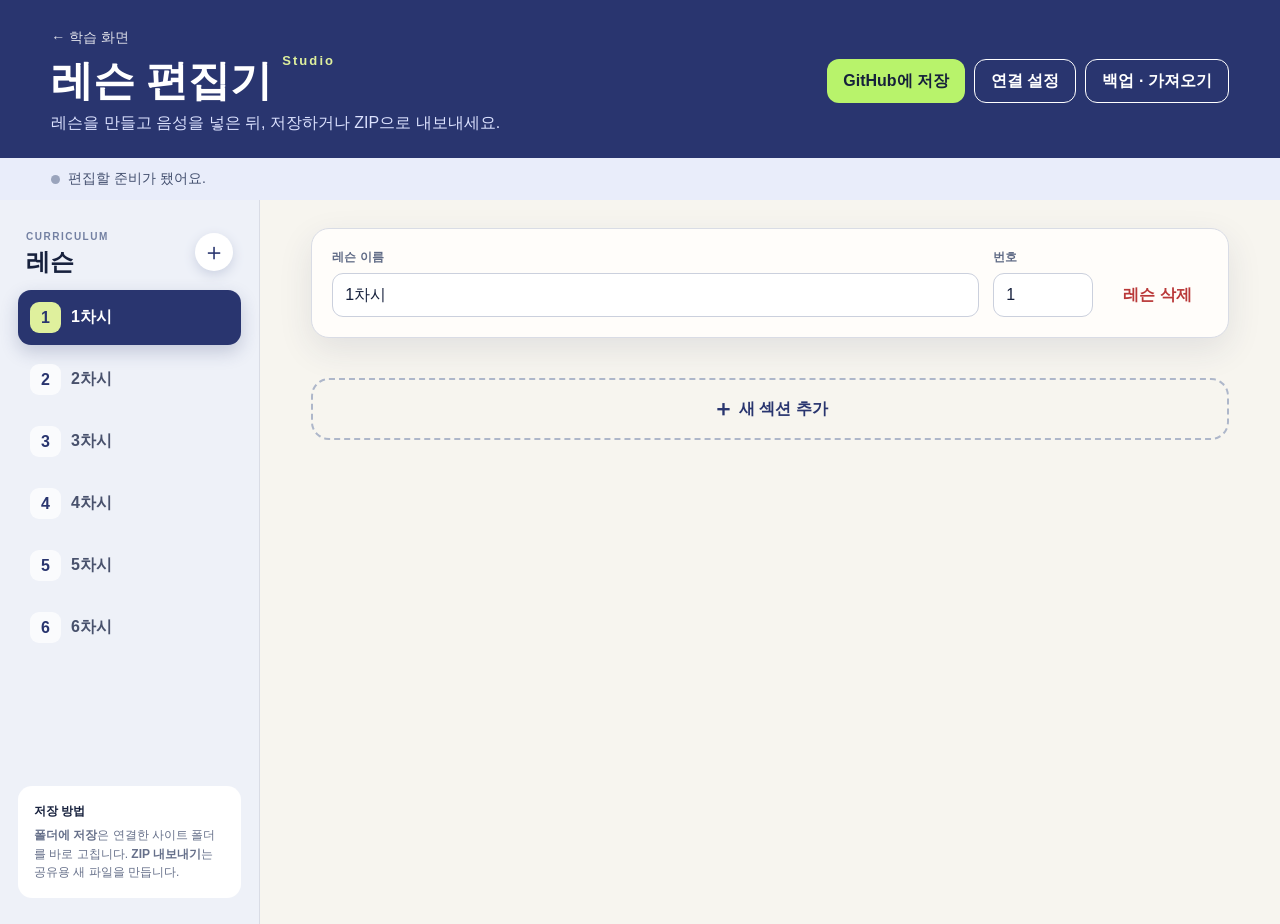
==== editor.html @ f1775511 "Add French audio lesson site and visual editor" ====
<!DOCTYPE html>
<html lang="ko">
<head>
  <meta charset="UTF-8">
  <meta name="viewport" content="width=device-width, initial-scale=1">
  <title>프랑스어 레슨 편집기</title>
  <link rel="stylesheet" href="css/editor.css">
</head>
<body>
  <header class="app-header">
    <div>
      <a class="back" href="index.html">← 학습 화면</a>
      <h1>레슨 편집기 <span>Studio</span></h1>
      <p>레슨을 만들고 음성을 넣은 뒤, 저장하거나 ZIP으로 내보내세요.</p>
    </div>
    <div class="header-actions">
      <button class="button github" id="github-save" type="button">GitHub에 저장</button>
      <button class="button ghost" id="github-settings" type="button">연결 설정</button>
      <details class="more-actions">
        <summary class="button ghost">백업 · 가져오기</summary>
        <div class="action-menu">
          <button id="open-folder" type="button">사이트 폴더 연결</button>
          <label class="file-button">ZIP 불러오기<input id="zip-input" type="file" accept=".zip,application/zip"></label>
          <button id="save-folder" type="button">폴더에 저장</button>
          <button id="export-zip" type="button">완성 ZIP 내보내기</button>
        </div>
      </details>
    </div>
  </header>

  <div class="statusbar">
    <span id="connection-dot" class="status-dot"></span>
    <span id="status">편집할 준비가 됐어요.</span>
  </div>

  <div class="workspace">
    <aside class="sidebar">
      <div class="sidebar-title">
        <div><span class="eyebrow">CURRICULUM</span><h2>레슨</h2></div>
        <button class="icon-button add" id="add-lesson" type="button" aria-label="새 레슨 추가">＋</button>
      </div>
      <div id="lesson-list" class="lesson-list" role="list"></div>
      <div class="sidebar-help">
        <strong>저장 방법</strong>
        <p><b>폴더에 저장</b>은 연결한 사이트 폴더를 바로 고칩니다. <b>ZIP 내보내기</b>는 공유용 새 파일을 만듭니다.</p>
      </div>
    </aside>

    <main id="editor-main" class="editor-main">
      <div id="empty-state" class="empty-state" hidden>
        <div class="empty-icon">＋</div>
        <h2>첫 레슨을 만들어 보세요</h2>
        <p>왼쪽의 + 버튼을 누르면 바로 시작할 수 있어요.</p>
      </div>
      <div id="lesson-editor" hidden>
        <section class="lesson-heading panel">
          <div class="field grow">
            <label for="lesson-title">레슨 이름</label>
            <input id="lesson-title" type="text" placeholder="예: 7차시">
          </div>
          <div class="field number-field">
            <label for="lesson-number">번호</label>
            <input id="lesson-number" type="number" min="1" max="999">
          </div>
          <button class="button danger-text" id="delete-lesson" type="button">레슨 삭제</button>
        </section>

        <div id="section-list" class="section-list"></div>
        <button class="add-section" id="add-section" type="button"><span>＋</span> 새 섹션 추가</button>
      </div>
    </main>
  </div>

  <dialog id="confirm-dialog">
    <form method="dialog">
      <h2 id="confirm-title">삭제할까요?</h2>
      <p id="confirm-message"></p>
      <div class="dialog-actions">
        <button class="button ghost" value="cancel">취소</button>
        <button class="button danger" value="confirm">삭제</button>
      </div>
    </form>
  </dialog>

  <dialog id="github-dialog" class="settings-dialog">
    <form method="dialog" id="github-form">
      <div class="dialog-kicker">처음 한 번만 설정</div>
      <h2>GitHub 연결</h2>
      <p>저장소 정보와 해당 저장소에만 권한을 준 토큰을 입력하세요. 이후에는 위의 <b>GitHub에 저장</b> 버튼만 누르면 됩니다.</p>
      <div class="settings-grid">
        <div class="field"><label for="github-owner">GitHub 사용자 또는 조직</label><input id="github-owner" required placeholder="예: markp"></div>
        <div class="field"><label for="github-repo">저장소 이름</label><input id="github-repo" required placeholder="예: french-audio-site"></div>
        <div class="field"><label for="github-branch">배포 브랜치</label><input id="github-branch" required value="main"></div>
        <div class="field"><label for="github-path">사이트 폴더 <span>(저장소 루트면 비워두기)</span></label><input id="github-path" placeholder="예: docs"></div>
        <div class="field token-field"><label for="github-token">Fine-grained access token</label><input id="github-token" required type="password" autocomplete="off" placeholder="github_pat_…"></div>
      </div>
      <label class="remember"><input id="github-remember" type="checkbox"> 이 개인 기기에서 토큰 기억하기</label>
      <p class="token-help">토큰은 사이트나 저장소에 업로드되지 않습니다. 공유 컴퓨터에서는 기억하기를 선택하지 마세요.</p>
      <div id="github-test-result" class="test-result" aria-live="polite"></div>
      <div class="dialog-actions split">
        <a class="token-link" href="https://github.com/settings/personal-access-tokens/new" target="_blank" rel="noopener">토큰 만들기 ↗</a>
        <div>
          <button class="button ghost" value="cancel" type="button" id="github-cancel">취소</button>
          <button class="button github" type="submit">연결 확인</button>
        </div>
      </div>
    </form>
  </dialog>

  <div id="toast" class="toast" role="status" aria-live="polite"></div>
  <script src="vendor/jszip.min.js"></script>
  <script src="vendor/json5.min.js"></script>
  <script src="js/editor.js"></script>
</body>
</html>
---- css/editor.css ----
:root{
  --paper:#f7f5ef;--surface:#fffdfa;--ink:#17213d;--muted:#66708a;--line:#d9dce5;
  --navy:#29356f;--blue:#dce8ff;--coral:#ffb7ad;--lime:#dff09d;--mint:#c8ead7;
  --danger:#b93838;--shadow:0 12px 34px rgba(35,45,84,.10);--radius:18px;
}
*{box-sizing:border-box}
html{font-family:"Segoe UI","Apple SD Gothic Neo","Malgun Gothic",sans-serif;color:var(--ink);background:var(--paper)}
body{margin:0;min-width:320px}
button,input,select{font:inherit}
button,.file-button{cursor:pointer}
.app-header{display:flex;justify-content:space-between;gap:28px;padding:28px clamp(20px,4vw,56px) 24px;background:var(--navy);color:white}
.app-header h1{margin:6px 0 4px;font-family:Georgia,serif;font-size:clamp(28px,4vw,42px)}
.app-header h1 span{font:700 13px "Segoe UI",sans-serif;letter-spacing:.16em;color:var(--lime);vertical-align:top}
.app-header p{margin:0;color:#dce2ff}.back{color:white;text-decoration:none;font-size:14px;opacity:.85}
.header-actions{display:flex;justify-content:flex-end;align-items:center;gap:9px;flex-wrap:wrap;max-width:650px}
.button{border:0;border-radius:12px;min-height:44px;padding:0 16px;font-weight:750;display:inline-flex;align-items:center;justify-content:center;gap:7px}
.button.primary{background:var(--lime);color:#202949}.button.secondary{background:white;color:var(--navy)}
.button.github{background:#b8f36b;color:#16213b}
.button.ghost{background:transparent;color:inherit;border:1px solid currentColor}.button.danger{background:var(--danger);color:white}
.button.danger-text{background:transparent;color:var(--danger);white-space:nowrap}.file-button input{display:none}
.statusbar{min-height:42px;padding:10px clamp(20px,4vw,56px);background:#e9edfa;color:#44506f;font-size:14px;display:flex;align-items:center;gap:8px}
.status-dot{width:9px;height:9px;border-radius:50%;background:#9aa4bc}.status-dot.connected{background:#2f9d67}
.more-actions{position:relative}.more-actions summary{list-style:none}.more-actions summary::-webkit-details-marker{display:none}.more-actions[open] summary{background:rgba(255,255,255,.13)}
.action-menu{position:absolute;right:0;top:52px;width:210px;padding:8px;background:white;border-radius:14px;box-shadow:0 18px 44px rgba(15,24,55,.28);z-index:30;color:var(--ink)}
.action-menu button,.action-menu label{display:flex;width:100%;min-height:42px;align-items:center;padding:0 12px;border:0;border-radius:9px;background:white;color:var(--ink);font-weight:650;text-align:left}.action-menu button:hover,.action-menu label:hover{background:#eef2fa}
.workspace{display:grid;grid-template-columns:260px minmax(0,1fr);min-height:calc(100vh - 176px)}
.sidebar{padding:26px 18px;background:#eef1f8;border-right:1px solid var(--line);display:flex;flex-direction:column}
.sidebar-title{display:flex;align-items:center;justify-content:space-between;padding:0 8px 12px}.sidebar-title h2{margin:2px 0 0;font-size:24px}
.eyebrow{font-size:10px;font-weight:800;letter-spacing:.15em;color:#7380a2}.icon-button{border:0;background:white;color:var(--navy);border-radius:50%;width:38px;height:38px;font-size:24px;box-shadow:0 4px 12px #ccd2e2}
.lesson-list{display:flex;flex-direction:column;gap:7px}.lesson-tab{width:100%;display:flex;align-items:center;gap:10px;border:0;border-radius:13px;padding:12px;background:transparent;text-align:left;color:#48516c}
.lesson-tab:hover{background:#fff}.lesson-tab.active{background:var(--navy);color:white;box-shadow:0 7px 18px rgba(41,53,111,.22)}
.lesson-tab .badge{width:31px;height:31px;border-radius:9px;display:grid;place-items:center;background:rgba(255,255,255,.72);color:var(--navy);font-weight:800}.lesson-tab.active .badge{background:var(--lime)}
.lesson-tab .label{min-width:0;overflow:hidden;text-overflow:ellipsis;white-space:nowrap;font-weight:700}
.sidebar-help{margin-top:auto;padding:16px;border-radius:14px;background:white;color:var(--muted);font-size:12px;line-height:1.55}.sidebar-help strong{color:var(--ink)}.sidebar-help p{margin:6px 0 0}
.editor-main{padding:28px clamp(18px,4vw,54px) 70px;max-width:1250px;width:100%;margin:0 auto}
.panel{background:var(--surface);border:1px solid var(--line);border-radius:var(--radius);box-shadow:var(--shadow)}
.lesson-heading{display:flex;align-items:end;gap:14px;padding:20px;margin-bottom:22px}.field{display:flex;flex-direction:column;gap:7px}.field.grow{flex:1}.field label{font-size:12px;font-weight:800;color:#606b86}
.field input,.field select{min-height:44px;border:1px solid #cbd0dd;border-radius:11px;background:white;padding:9px 12px;color:var(--ink)}
.field input:focus,.field select:focus{outline:3px solid #cbdcff;border-color:var(--navy)}.number-field{width:100px}
.section-list{display:flex;flex-direction:column;gap:18px}.section-card{overflow:hidden}.section-head{display:grid;grid-template-columns:auto minmax(180px,1fr) 150px auto;gap:10px;align-items:end;padding:17px 18px;background:var(--blue);border-bottom:1px solid var(--line)}
.section-handle{align-self:center;color:#78839e;font-size:20px}.section-tools{display:flex;align-items:center;gap:2px}.mini{border:0;background:rgba(255,255,255,.7);border-radius:9px;width:36px;height:36px;color:var(--navy);font-size:17px}.mini.delete{color:var(--danger)}
.items{padding:10px 18px 4px}.item-row{display:grid;grid-template-columns:auto minmax(140px,1fr) minmax(210px,1.15fr) auto;gap:10px;align-items:center;padding:10px 0;border-bottom:1px dashed var(--line)}
.item-row:last-child{border-bottom:0}.item-number{font-size:12px;font-weight:800;color:#8992a8;width:24px;text-align:center}.item-text{min-height:43px;border:1px solid #cbd0dd;border-radius:10px;padding:8px 11px;font-size:17px;font-weight:650}
.audio-control{display:flex;align-items:center;gap:8px;min-width:0}.audio-name{flex:1;min-width:0;overflow:hidden;text-overflow:ellipsis;white-space:nowrap;font-size:13px;color:#59647e;background:#f1f3f8;border-radius:10px;padding:11px}.audio-name.missing{color:#9b5d35;background:#fff0dc}
.audio-pick{flex:0 0 auto;color:var(--navy);font-weight:750;border:1px solid #bec5d7;border-radius:10px;padding:10px;background:white}.audio-pick input{display:none}
.row-tools{display:flex;gap:2px}.add-item{width:100%;border:0;background:transparent;color:var(--navy);font-weight:800;padding:15px}.add-item:hover{background:#f2f5fb}
.add-section{width:100%;margin-top:18px;min-height:62px;border:2px dashed #aeb7ca;border-radius:var(--radius);background:transparent;color:var(--navy);font-weight:800;font-size:16px}.add-section span{font-size:22px;vertical-align:-2px}
.empty-state{text-align:center;padding:110px 20px;color:var(--muted)}.empty-state h2{color:var(--ink);font-size:26px;margin:14px 0 6px}.empty-state p{margin:0}.empty-icon{width:64px;height:64px;margin:auto;border-radius:20px;display:grid;place-items:center;background:var(--navy);color:white;font-size:34px}
dialog{border:0;border-radius:18px;padding:0;box-shadow:0 24px 80px rgba(20,28,60,.3);max-width:420px;width:calc(100% - 32px)}dialog::backdrop{background:rgba(17,25,53,.45)}dialog form{padding:24px}dialog h2{margin:0 0 8px}dialog p{color:var(--muted);line-height:1.55}.dialog-actions{display:flex;justify-content:flex-end;gap:9px;margin-top:22px}.dialog-actions .ghost{color:var(--ink)}
.settings-dialog{max-width:650px}.settings-dialog form{padding:28px}.dialog-kicker{color:var(--navy);font-size:11px;font-weight:850;letter-spacing:.13em}.settings-grid{display:grid;grid-template-columns:1fr 1fr;gap:14px;margin-top:20px}.settings-grid .token-field{grid-column:1/3}.settings-grid label span{font-weight:500}.remember{display:flex;align-items:center;gap:8px;margin-top:16px;font-size:14px;font-weight:650}.token-help{font-size:12px;margin:7px 0 0}.test-result{min-height:20px;margin-top:10px;font-size:13px;font-weight:700}.test-result.error{color:var(--danger)}.test-result.success{color:#24734e}.dialog-actions.split{justify-content:space-between;align-items:center}.dialog-actions.split>div{display:flex;gap:8px}.token-link{color:var(--navy);font-size:13px;font-weight:750}
.toast{position:fixed;left:50%;bottom:28px;transform:translate(-50%,30px);background:#18213c;color:white;border-radius:12px;padding:12px 18px;opacity:0;pointer-events:none;transition:.2s;box-shadow:var(--shadow);z-index:20}.toast.show{opacity:1;transform:translate(-50%,0)}
@media(max-width:850px){.app-header{flex-direction:column}.header-actions{justify-content:flex-start}.workspace{grid-template-columns:1fr}.sidebar{border-right:0;border-bottom:1px solid var(--line)}.lesson-list{flex-direction:row;overflow:auto}.lesson-tab{width:auto;min-width:130px}.sidebar-help{display:none}.section-head{grid-template-columns:auto 1fr auto}.section-head .columns-field{grid-column:2}.item-row{grid-template-columns:auto 1fr auto}.audio-control{grid-column:2/4}.lesson-heading{flex-wrap:wrap}.lesson-heading .grow{flex-basis:60%}}
@media(max-width:520px){.app-header{padding:22px 16px}.header-actions{display:grid;grid-template-columns:1fr 1fr;width:100%}.button{font-size:13px;padding:0 10px}.more-actions{position:static}.action-menu{left:0;right:auto;top:50px}.editor-main{padding:18px 12px 50px}.section-head{padding:14px 12px}.items{padding:8px 12px}.item-row{grid-template-columns:1fr auto}.item-number{display:none}.item-text{grid-column:1}.audio-control{grid-column:1/3}.row-tools{grid-column:2;grid-row:1}.lesson-heading{padding:14px}.number-field{width:80px}.settings-grid{grid-template-columns:1fr}.settings-grid .token-field{grid-column:1}.dialog-actions.split{align-items:stretch;flex-direction:column}.dialog-actions.split>div{justify-content:flex-end}}
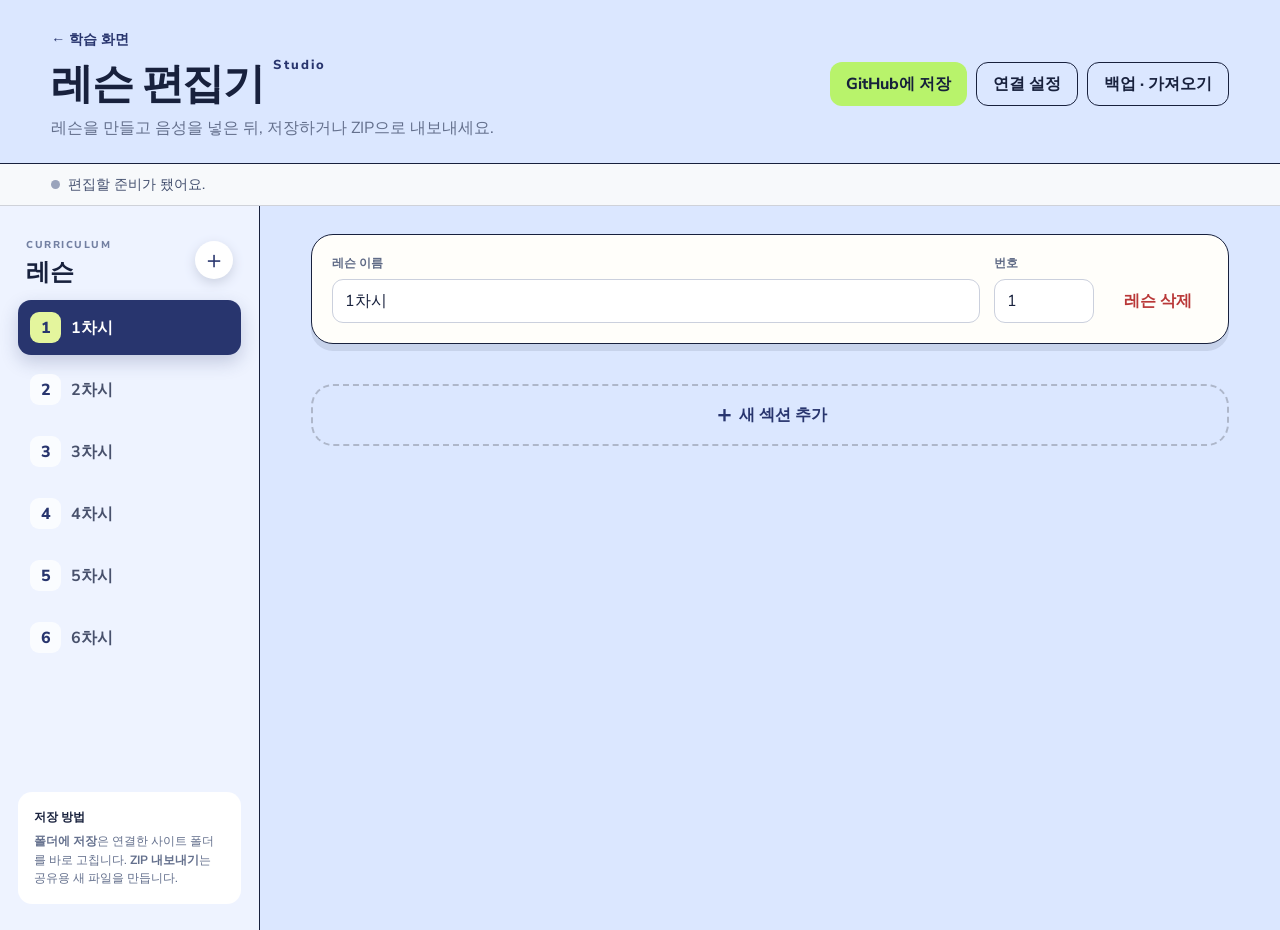
==== commit dc2680ad: "Refresh responsive pastel interface" ====
--- a/editor.html
+++ b/editor.html
@@ -3,7 +3,11 @@
 <head>
   <meta charset="UTF-8">
   <meta name="viewport" content="width=device-width, initial-scale=1">
+  <meta name="robots" content="noindex, nofollow, noarchive">
   <title>프랑스어 레슨 편집기</title>
+  <link rel="preconnect" href="https://fonts.googleapis.com">
+  <link rel="preconnect" href="https://fonts.gstatic.com" crossorigin>
+  <link href="https://fonts.googleapis.com/css2?family=Nunito+Sans:wght@400;600;700;800;900&display=swap" rel="stylesheet">
   <link rel="stylesheet" href="css/editor.css">
 </head>
 <body>
--- a/css/editor.css
+++ b/css/editor.css
@@ -1,30 +1,30 @@
 :root{
-  --paper:#f7f5ef;--surface:#fffdfa;--ink:#17213d;--muted:#66708a;--line:#d9dce5;
-  --navy:#29356f;--blue:#dce8ff;--coral:#ffb7ad;--lime:#dff09d;--mint:#c8ead7;
-  --danger:#b93838;--shadow:0 12px 34px rgba(35,45,84,.10);--radius:18px;
+  --paper:#dbe7ff;--surface:#fffefa;--ink:#18213d;--muted:#64708d;--line:#18213d;
+  --navy:#28356e;--blue:#91a2d5;--coral:#ffadb2;--lime:#e4f59d;--mint:#c9edd9;
+  --danger:#b93838;--shadow:0 7px 0 rgba(24,33,61,.10);--radius:22px;
 }
 *{box-sizing:border-box}
-html{font-family:"Segoe UI","Apple SD Gothic Neo","Malgun Gothic",sans-serif;color:var(--ink);background:var(--paper)}
+html{font-family:"Nunito Sans","Apple SD Gothic Neo","Malgun Gothic",sans-serif;color:var(--ink);background:var(--paper)}
 body{margin:0;min-width:320px}
 button,input,select{font:inherit}
 button,.file-button{cursor:pointer}
-.app-header{display:flex;justify-content:space-between;gap:28px;padding:28px clamp(20px,4vw,56px) 24px;background:var(--navy);color:white}
-.app-header h1{margin:6px 0 4px;font-family:Georgia,serif;font-size:clamp(28px,4vw,42px)}
-.app-header h1 span{font:700 13px "Segoe UI",sans-serif;letter-spacing:.16em;color:var(--lime);vertical-align:top}
-.app-header p{margin:0;color:#dce2ff}.back{color:white;text-decoration:none;font-size:14px;opacity:.85}
+.app-header{display:flex;justify-content:space-between;gap:28px;padding:28px clamp(20px,4vw,56px) 24px;background:var(--paper);color:var(--ink);border-bottom:1.5px solid var(--ink)}
+.app-header h1{margin:6px 0 4px;font-size:clamp(28px,4vw,42px);font-weight:900;letter-spacing:-.04em}
+.app-header h1 span{font:800 13px "Nunito Sans",sans-serif;letter-spacing:.16em;color:var(--navy);vertical-align:top}
+.app-header p{margin:0;color:var(--muted)}.back{color:var(--navy);text-decoration:none;font-size:14px;font-weight:800}
 .header-actions{display:flex;justify-content:flex-end;align-items:center;gap:9px;flex-wrap:wrap;max-width:650px}
 .button{border:0;border-radius:12px;min-height:44px;padding:0 16px;font-weight:750;display:inline-flex;align-items:center;justify-content:center;gap:7px}
 .button.primary{background:var(--lime);color:#202949}.button.secondary{background:white;color:var(--navy)}
 .button.github{background:#b8f36b;color:#16213b}
 .button.ghost{background:transparent;color:inherit;border:1px solid currentColor}.button.danger{background:var(--danger);color:white}
 .button.danger-text{background:transparent;color:var(--danger);white-space:nowrap}.file-button input{display:none}
-.statusbar{min-height:42px;padding:10px clamp(20px,4vw,56px);background:#e9edfa;color:#44506f;font-size:14px;display:flex;align-items:center;gap:8px}
+.statusbar{min-height:42px;padding:10px clamp(20px,4vw,56px);background:rgba(255,254,250,.78);color:#44506f;font-size:14px;display:flex;align-items:center;gap:8px;border-bottom:1px solid rgba(24,33,61,.18)}
 .status-dot{width:9px;height:9px;border-radius:50%;background:#9aa4bc}.status-dot.connected{background:#2f9d67}
 .more-actions{position:relative}.more-actions summary{list-style:none}.more-actions summary::-webkit-details-marker{display:none}.more-actions[open] summary{background:rgba(255,255,255,.13)}
 .action-menu{position:absolute;right:0;top:52px;width:210px;padding:8px;background:white;border-radius:14px;box-shadow:0 18px 44px rgba(15,24,55,.28);z-index:30;color:var(--ink)}
 .action-menu button,.action-menu label{display:flex;width:100%;min-height:42px;align-items:center;padding:0 12px;border:0;border-radius:9px;background:white;color:var(--ink);font-weight:650;text-align:left}.action-menu button:hover,.action-menu label:hover{background:#eef2fa}
 .workspace{display:grid;grid-template-columns:260px minmax(0,1fr);min-height:calc(100vh - 176px)}
-.sidebar{padding:26px 18px;background:#eef1f8;border-right:1px solid var(--line);display:flex;flex-direction:column}
+.sidebar{padding:26px 18px;background:#eef3ff;border-right:1.5px solid var(--line);display:flex;flex-direction:column}
 .sidebar-title{display:flex;align-items:center;justify-content:space-between;padding:0 8px 12px}.sidebar-title h2{margin:2px 0 0;font-size:24px}
 .eyebrow{font-size:10px;font-weight:800;letter-spacing:.15em;color:#7380a2}.icon-button{border:0;background:white;color:var(--navy);border-radius:50%;width:38px;height:38px;font-size:24px;box-shadow:0 4px 12px #ccd2e2}
 .lesson-list{display:flex;flex-direction:column;gap:7px}.lesson-tab{width:100%;display:flex;align-items:center;gap:10px;border:0;border-radius:13px;padding:12px;background:transparent;text-align:left;color:#48516c}
@@ -33,11 +33,12 @@
 .lesson-tab .label{min-width:0;overflow:hidden;text-overflow:ellipsis;white-space:nowrap;font-weight:700}
 .sidebar-help{margin-top:auto;padding:16px;border-radius:14px;background:white;color:var(--muted);font-size:12px;line-height:1.55}.sidebar-help strong{color:var(--ink)}.sidebar-help p{margin:6px 0 0}
 .editor-main{padding:28px clamp(18px,4vw,54px) 70px;max-width:1250px;width:100%;margin:0 auto}
-.panel{background:var(--surface);border:1px solid var(--line);border-radius:var(--radius);box-shadow:var(--shadow)}
+.panel{background:var(--surface);border:1.5px solid var(--line);border-radius:var(--radius);box-shadow:var(--shadow)}
 .lesson-heading{display:flex;align-items:end;gap:14px;padding:20px;margin-bottom:22px}.field{display:flex;flex-direction:column;gap:7px}.field.grow{flex:1}.field label{font-size:12px;font-weight:800;color:#606b86}
 .field input,.field select{min-height:44px;border:1px solid #cbd0dd;border-radius:11px;background:white;padding:9px 12px;color:var(--ink)}
 .field input:focus,.field select:focus{outline:3px solid #cbdcff;border-color:var(--navy)}.number-field{width:100px}
-.section-list{display:flex;flex-direction:column;gap:18px}.section-card{overflow:hidden}.section-head{display:grid;grid-template-columns:auto minmax(180px,1fr) 150px auto;gap:10px;align-items:end;padding:17px 18px;background:var(--blue);border-bottom:1px solid var(--line)}
+.section-list{display:flex;flex-direction:column;gap:18px}.section-card{overflow:hidden}.section-head{display:grid;grid-template-columns:auto minmax(180px,1fr) 150px auto;gap:10px;align-items:end;padding:17px 18px;background:var(--blue);border-bottom:1.5px solid var(--line)}
+.section-card:nth-child(4n+2) .section-head{background:var(--coral)}.section-card:nth-child(4n+3) .section-head{background:var(--lime)}.section-card:nth-child(4n+4) .section-head{background:var(--mint)}
 .section-handle{align-self:center;color:#78839e;font-size:20px}.section-tools{display:flex;align-items:center;gap:2px}.mini{border:0;background:rgba(255,255,255,.7);border-radius:9px;width:36px;height:36px;color:var(--navy);font-size:17px}.mini.delete{color:var(--danger)}
 .items{padding:10px 18px 4px}.item-row{display:grid;grid-template-columns:auto minmax(140px,1fr) minmax(210px,1.15fr) auto;gap:10px;align-items:center;padding:10px 0;border-bottom:1px dashed var(--line)}
 .item-row:last-child{border-bottom:0}.item-number{font-size:12px;font-weight:800;color:#8992a8;width:24px;text-align:center}.item-text{min-height:43px;border:1px solid #cbd0dd;border-radius:10px;padding:8px 11px;font-size:17px;font-weight:650}
